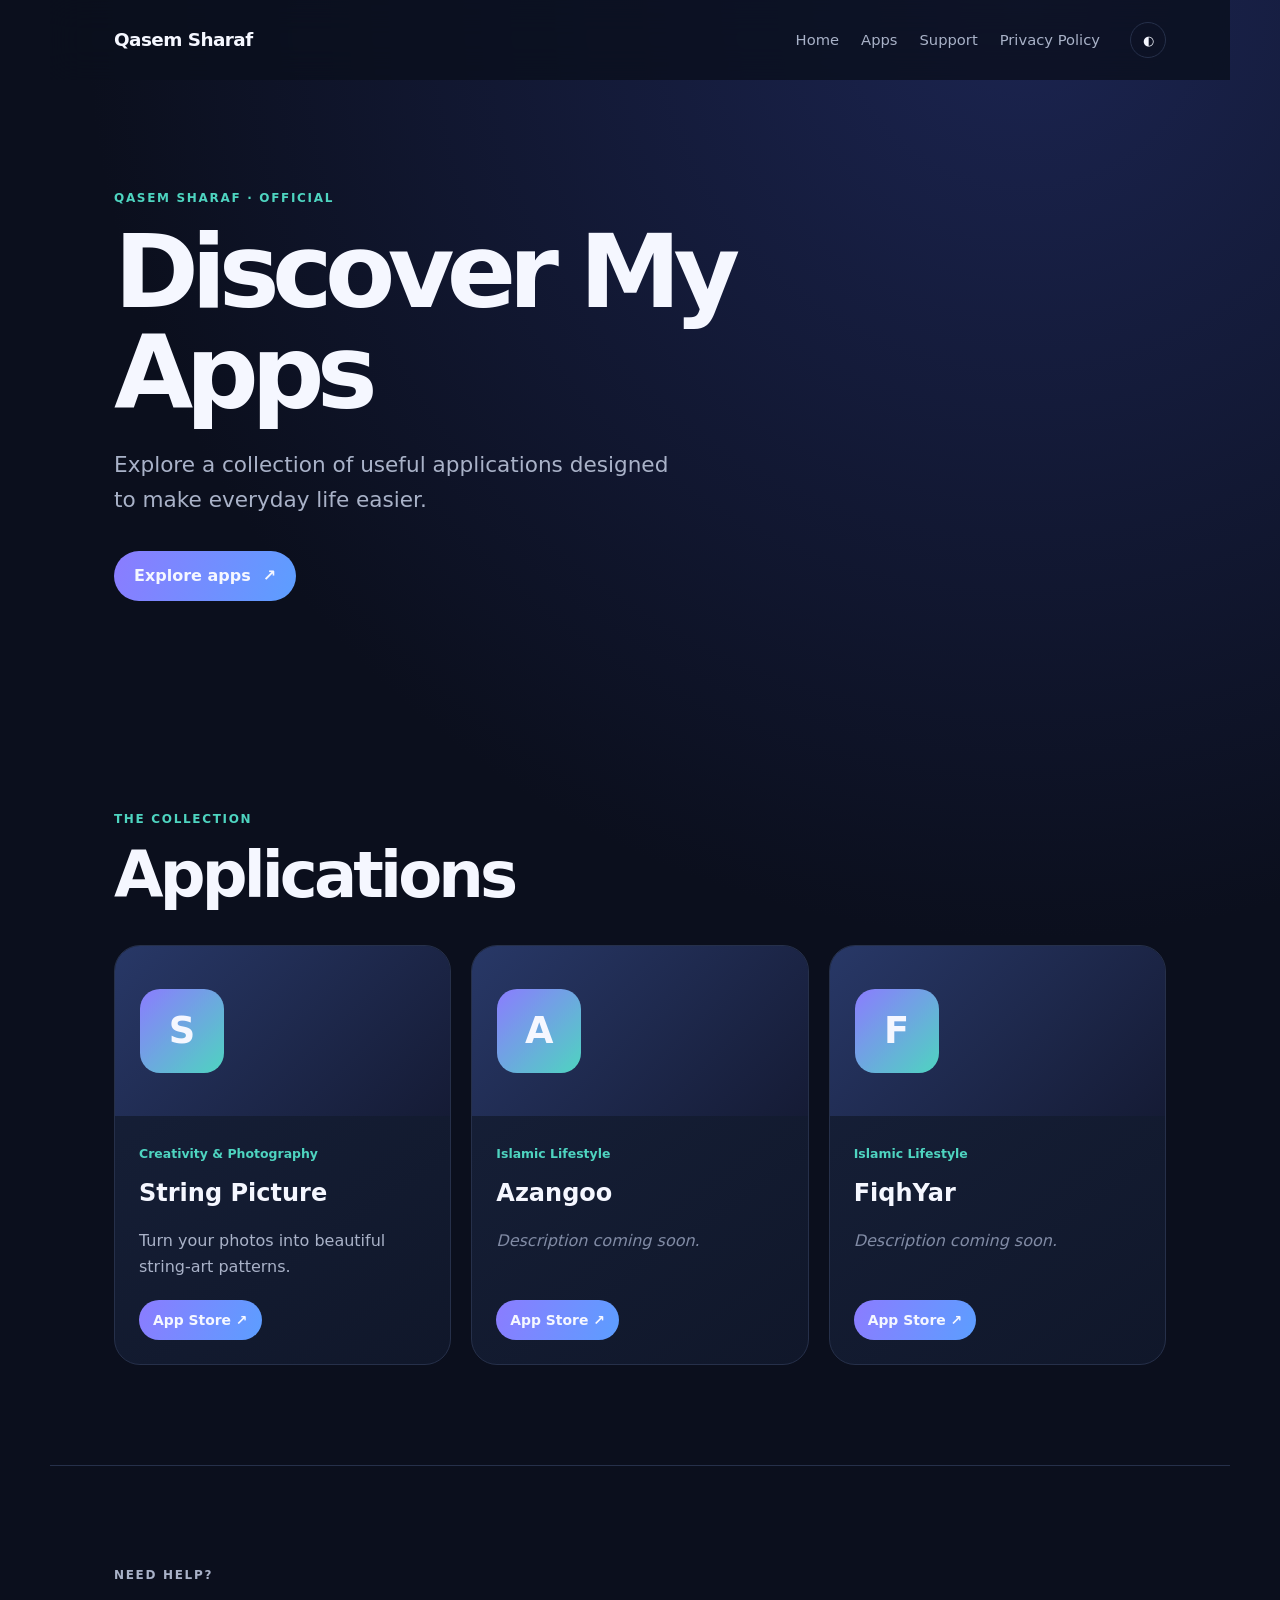
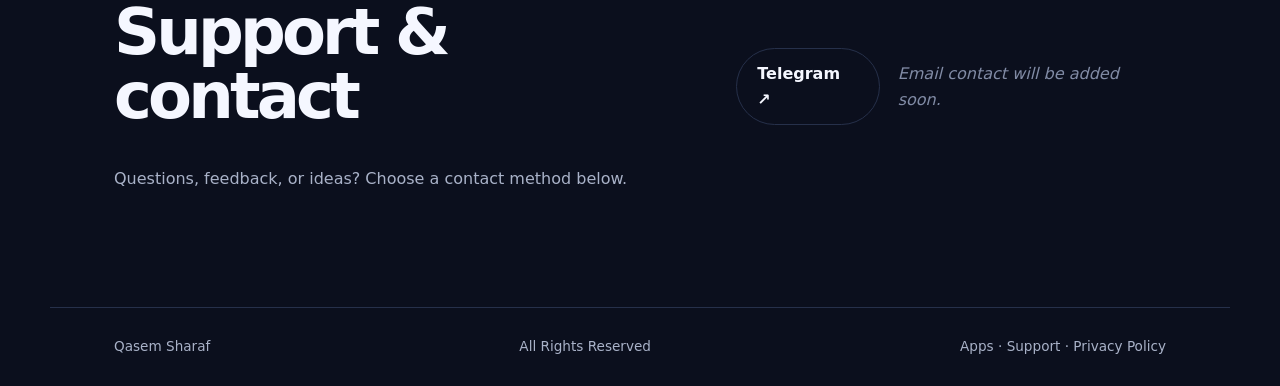
==== index.html @ 9649bb1c "Create Qasem Sharaf apps showcase" ====
<!doctype html><html lang="en"><head><meta charset="utf-8"><meta name="viewport" content="width=device-width,initial-scale=1"><title>Qasem Sharaf – Apps</title><meta name="description" content="Discover useful applications by Qasem Sharaf."><meta name="theme-color" content="#0c1020"><link rel="stylesheet" href="styles.css"></head><body><header class="site-header"><a class="brand" href="#home">Qasem Sharaf</a><nav><a href="#home">Home</a><a href="#apps">Apps</a><a href="#support">Support</a><a href="privacy.html">Privacy Policy</a></nav><button class="theme" aria-label="Toggle theme">◐</button></header><main id="home"><section class="hero"><p class="eyebrow">QASEM SHARAF · OFFICIAL</p><h1>Discover My Apps</h1><p>Explore a collection of useful applications designed to make everyday life easier.</p><a class="button primary" href="#apps">Explore apps <span>↗</span></a></section><section id="apps" class="section"><div class="section-heading"><p class="eyebrow">THE COLLECTION</p><h2>Applications</h2></div><div id="app-grid" class="app-grid"></div></section><section id="support" class="support section"><div><p class="eyebrow">NEED HELP?</p><h2>Support & contact</h2><p>Questions, feedback, or ideas? Choose a contact method below.</p></div><div class="contact-actions"><a id="telegram" class="button" hidden>Telegram ↗</a><span id="email" class="placeholder">Email contact will be added soon.</span></div></section></main><footer><span>Qasem Sharaf</span><span>All Rights Reserved</span><span><a href="#apps">Apps</a> · <a href="#support">Support</a> · <a href="privacy.html">Privacy Policy</a></span></footer><script src="config.js"></script><script src="app.js"></script></body></html>
---- styles.css ----
:root{--bg:#0b0f1d;--panel:#121a2d;--text:#f5f7ff;--muted:#a9b2c8;--line:#26304a;--accent:#8b7cff;--accent2:#4ed4c0}*{box-sizing:border-box}html{scroll-behavior:smooth}body{margin:0;background:radial-gradient(circle at 80% 0,#1b2450 0,transparent 42%),var(--bg);color:var(--text);font:16px/1.6 Inter,ui-sans-serif,system-ui,sans-serif}a{color:inherit;text-decoration:none}.site-header{max-width:1180px;margin:auto;padding:22px 5vw;display:flex;align-items:center;gap:30px;position:sticky;top:0;z-index:5;background:#0b0f1dcc;backdrop-filter:blur(16px)}.brand{font-weight:750;letter-spacing:-.03em;font-size:1.15rem;margin-right:auto}.site-header nav{display:flex;gap:22px;color:var(--muted);font-size:.92rem}.site-header nav a:hover{color:var(--text)}.theme{border:1px solid var(--line);background:transparent;color:var(--text);border-radius:99px;width:36px;height:36px}.hero,.section{max-width:1180px;margin:auto;padding:100px 5vw}.hero{min-height:70vh;display:flex;flex-direction:column;justify-content:center;align-items:flex-start}.eyebrow{color:var(--accent2);font-size:.75rem;font-weight:800;letter-spacing:.14em;margin:0 0 14px}.hero h1{font-size:clamp(3rem,8vw,6.6rem);line-height:.98;letter-spacing:-.075em;max-width:780px;margin:0 0 25px}.hero p:not(.eyebrow){font-size:clamp(1.1rem,2vw,1.35rem);color:var(--muted);max-width:580px;margin:0 0 34px}.button{display:inline-flex;align-items:center;gap:12px;border:1px solid var(--line);border-radius:999px;padding:12px 20px;color:var(--text);font-weight:650}.button:hover{transform:translateY(-2px);border-color:var(--accent)}.primary{background:linear-gradient(110deg,var(--accent),#5c9eff);border:0}.small{font-size:.87rem;padding:9px 14px}.section-heading h2,.support h2,.privacy h1{font-size:clamp(2.2rem,5vw,4rem);letter-spacing:-.06em;line-height:1;margin:0 0 38px}.app-grid{display:grid;grid-template-columns:repeat(3,1fr);gap:20px}.app-card{background:linear-gradient(145deg,#17213a,#10172a);border:1px solid var(--line);border-radius:26px;overflow:hidden;transition:.25s}.app-card:hover{transform:translateY(-6px);box-shadow:0 20px 60px #0005}.app-media{height:170px;padding:25px;background:linear-gradient(135deg,#283867,#151b35);display:flex;align-items:center;gap:15px}.app-media>img:first-child{width:84px;height:84px;object-fit:cover;border-radius:20px}.icon-placeholder{width:84px;height:84px;border-radius:20px;display:grid;place-items:center;background:linear-gradient(135deg,var(--accent),var(--accent2));font-size:2.3rem;font-weight:800}.shot{width:100px!important;height:130px!important;object-fit:cover;border-radius:12px;margin-left:auto}.app-body{padding:24px}.tag{color:var(--accent2);font-size:.78rem;font-weight:750}.app-body h3{font-size:1.5rem;margin:8px 0}.app-body p{color:var(--muted);min-height:52px}.card-actions{margin-top:20px}.placeholder{color:#818ba5;font-style:italic}.support{display:flex;justify-content:space-between;align-items:center;border-top:1px solid var(--line);gap:30px}.support p{color:var(--muted)}.contact-actions{display:flex;align-items:center;gap:18px}.privacy{min-height:75vh}.lead{color:var(--muted);font-size:1.2rem}.privacy-row{border-top:1px solid var(--line);padding:22px 0;display:flex;justify-content:space-between;gap:20px}.privacy-row h3{margin:0}.privacy-row a{color:var(--accent2)}footer{max-width:1180px;margin:auto;border-top:1px solid var(--line);padding:28px 5vw;display:flex;justify-content:space-between;gap:15px;color:var(--muted);font-size:.85rem}footer a:hover{color:var(--text)}.light{--bg:#f5f7fb;--panel:#fff;--text:#11182a;--muted:#556078;--line:#dce2ee}.light .site-header{background:#f5f7fbdc}.light .app-card{background:#fff}.light body{background:var(--bg)}@media(max-width:760px){.site-header{padding:17px 5vw}.site-header nav{display:none}.hero,.section{padding:75px 5vw}.app-grid{grid-template-columns:1fr}.support{display:block}.contact-actions{margin-top:25px;flex-wrap:wrap}.privacy-row{display:block}.privacy-row a,.privacy-row span{display:block;margin-top:8px}footer{display:block}footer>*{display:block;margin:6px 0}}
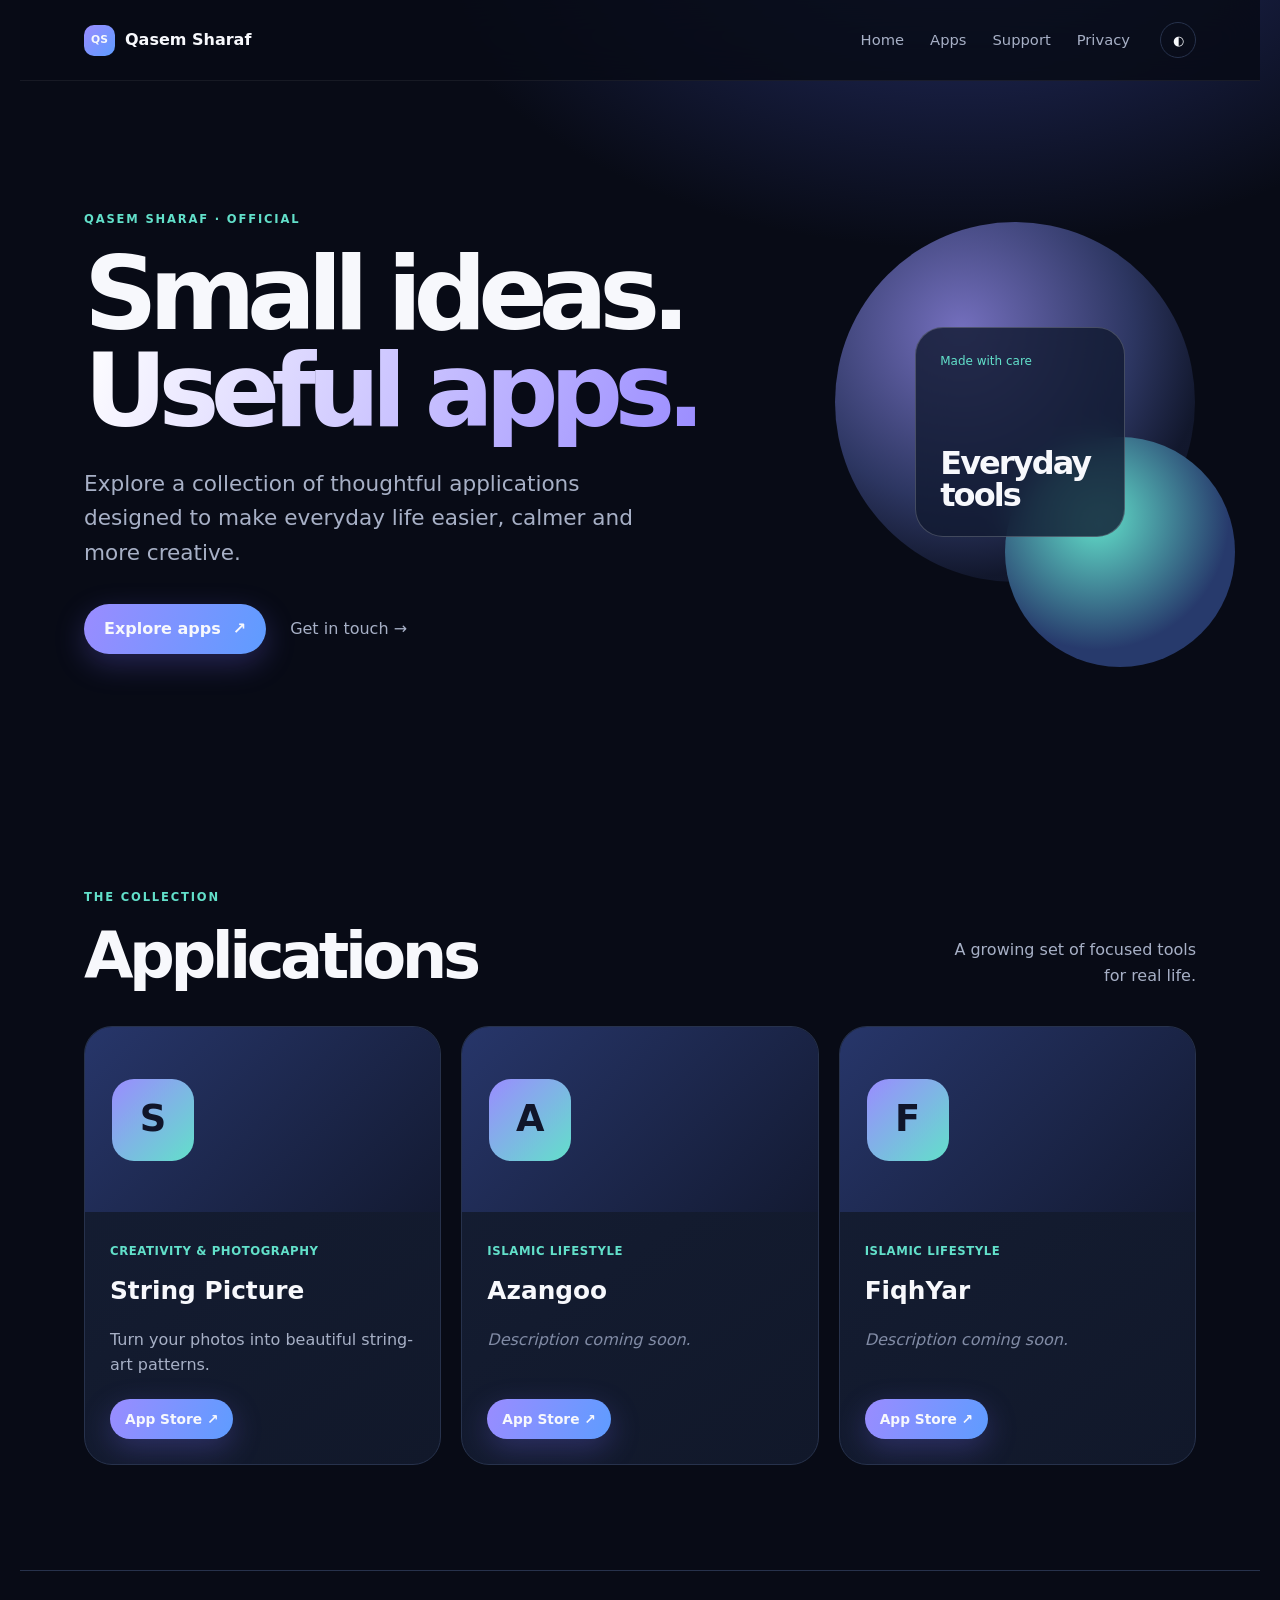
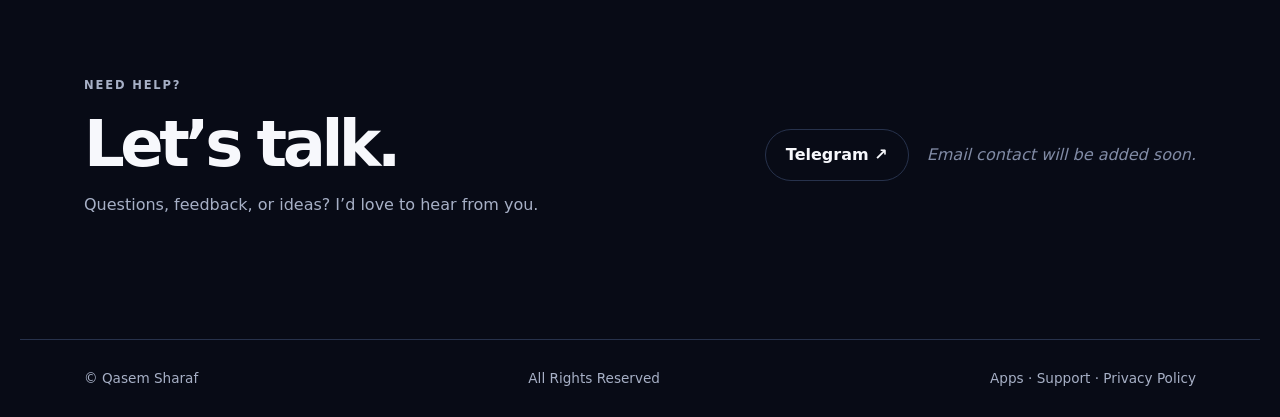
==== commit e89d4992: "Refresh official apps showcase design" ====
--- a/index.html
+++ b/index.html
@@ -1 +1 @@
-<!doctype html><html lang="en"><head><meta charset="utf-8"><meta name="viewport" content="width=device-width,initial-scale=1"><title>Qasem Sharaf – Apps</title><meta name="description" content="Discover useful applications by Qasem Sharaf."><meta name="theme-color" content="#0c1020"><link rel="stylesheet" href="styles.css"></head><body><header class="site-header"><a class="brand" href="#home">Qasem Sharaf</a><nav><a href="#home">Home</a><a href="#apps">Apps</a><a href="#support">Support</a><a href="privacy.html">Privacy Policy</a></nav><button class="theme" aria-label="Toggle theme">◐</button></header><main id="home"><section class="hero"><p class="eyebrow">QASEM SHARAF · OFFICIAL</p><h1>Discover My Apps</h1><p>Explore a collection of useful applications designed to make everyday life easier.</p><a class="button primary" href="#apps">Explore apps <span>↗</span></a></section><section id="apps" class="section"><div class="section-heading"><p class="eyebrow">THE COLLECTION</p><h2>Applications</h2></div><div id="app-grid" class="app-grid"></div></section><section id="support" class="support section"><div><p class="eyebrow">NEED HELP?</p><h2>Support & contact</h2><p>Questions, feedback, or ideas? Choose a contact method below.</p></div><div class="contact-actions"><a id="telegram" class="button" hidden>Telegram ↗</a><span id="email" class="placeholder">Email contact will be added soon.</span></div></section></main><footer><span>Qasem Sharaf</span><span>All Rights Reserved</span><span><a href="#apps">Apps</a> · <a href="#support">Support</a> · <a href="privacy.html">Privacy Policy</a></span></footer><script src="config.js"></script><script src="app.js"></script></body></html>
+<!doctype html><html lang="en"><head><meta charset="utf-8"><meta name="viewport" content="width=device-width,initial-scale=1"><meta name="description" content="Discover useful applications by Qasem Sharaf."><meta name="theme-color" content="#0b1020"><title>Qasem Sharaf — Apps</title><link rel="stylesheet" href="styles.css"></head><body><header class="site-header"><a class="brand" href="#home"><span class="brand-mark">QS</span><span>Qasem Sharaf</span></a><nav aria-label="Main navigation"><a href="#home">Home</a><a href="#apps">Apps</a><a href="#support">Support</a><a href="privacy.html">Privacy</a></nav><button class="theme" aria-label="Toggle theme">◐</button></header><main id="home"><section class="hero"><div class="hero-copy"><p class="eyebrow">QASEM SHARAF · OFFICIAL</p><h1>Small ideas.<br><em>Useful apps.</em></h1><p class="hero-lead">Explore a collection of thoughtful applications designed to make everyday life easier, calmer and more creative.</p><div class="hero-actions"><a class="button primary" href="#apps">Explore apps <span>↗</span></a><a class="text-link" href="#support">Get in touch <span>→</span></a></div></div><div class="hero-art" aria-hidden="true"><div class="orb orb-one"></div><div class="orb orb-two"></div><div class="art-card"><span>Made with care</span><strong>Everyday<br>tools</strong></div></div></section><section id="apps" class="section"><div class="section-heading"><div><p class="eyebrow">THE COLLECTION</p><h2>Applications</h2></div><p class="section-note">A growing set of focused tools<br>for real life.</p></div><div id="app-grid" class="app-grid"></div></section><section id="support" class="support section"><div><p class="eyebrow">NEED HELP?</p><h2>Let’s talk.</h2><p>Questions, feedback, or ideas? I’d love to hear from you.</p></div><div class="contact-actions"><a id="telegram" class="button" hidden>Telegram ↗</a><span id="email" class="placeholder">Email contact will be added soon.</span></div></section></main><footer><span>© <span id="year"></span> Qasem Sharaf</span><span>All Rights Reserved</span><span><a href="#apps">Apps</a> · <a href="#support">Support</a> · <a href="privacy.html">Privacy Policy</a></span></footer><script src="config.js"></script><script src="app.js"></script></body></html>
--- a/styles.css
+++ b/styles.css
@@ -1 +1 @@
-:root{--bg:#0b0f1d;--panel:#121a2d;--text:#f5f7ff;--muted:#a9b2c8;--line:#26304a;--accent:#8b7cff;--accent2:#4ed4c0}*{box-sizing:border-box}html{scroll-behavior:smooth}body{margin:0;background:radial-gradient(circle at 80% 0,#1b2450 0,transparent 42%),var(--bg);color:var(--text);font:16px/1.6 Inter,ui-sans-serif,system-ui,sans-serif}a{color:inherit;text-decoration:none}.site-header{max-width:1180px;margin:auto;padding:22px 5vw;display:flex;align-items:center;gap:30px;position:sticky;top:0;z-index:5;background:#0b0f1dcc;backdrop-filter:blur(16px)}.brand{font-weight:750;letter-spacing:-.03em;font-size:1.15rem;margin-right:auto}.site-header nav{display:flex;gap:22px;color:var(--muted);font-size:.92rem}.site-header nav a:hover{color:var(--text)}.theme{border:1px solid var(--line);background:transparent;color:var(--text);border-radius:99px;width:36px;height:36px}.hero,.section{max-width:1180px;margin:auto;padding:100px 5vw}.hero{min-height:70vh;display:flex;flex-direction:column;justify-content:center;align-items:flex-start}.eyebrow{color:var(--accent2);font-size:.75rem;font-weight:800;letter-spacing:.14em;margin:0 0 14px}.hero h1{font-size:clamp(3rem,8vw,6.6rem);line-height:.98;letter-spacing:-.075em;max-width:780px;margin:0 0 25px}.hero p:not(.eyebrow){font-size:clamp(1.1rem,2vw,1.35rem);color:var(--muted);max-width:580px;margin:0 0 34px}.button{display:inline-flex;align-items:center;gap:12px;border:1px solid var(--line);border-radius:999px;padding:12px 20px;color:var(--text);font-weight:650}.button:hover{transform:translateY(-2px);border-color:var(--accent)}.primary{background:linear-gradient(110deg,var(--accent),#5c9eff);border:0}.small{font-size:.87rem;padding:9px 14px}.section-heading h2,.support h2,.privacy h1{font-size:clamp(2.2rem,5vw,4rem);letter-spacing:-.06em;line-height:1;margin:0 0 38px}.app-grid{display:grid;grid-template-columns:repeat(3,1fr);gap:20px}.app-card{background:linear-gradient(145deg,#17213a,#10172a);border:1px solid var(--line);border-radius:26px;overflow:hidden;transition:.25s}.app-card:hover{transform:translateY(-6px);box-shadow:0 20px 60px #0005}.app-media{height:170px;padding:25px;background:linear-gradient(135deg,#283867,#151b35);display:flex;align-items:center;gap:15px}.app-media>img:first-child{width:84px;height:84px;object-fit:cover;border-radius:20px}.icon-placeholder{width:84px;height:84px;border-radius:20px;display:grid;place-items:center;background:linear-gradient(135deg,var(--accent),var(--accent2));font-size:2.3rem;font-weight:800}.shot{width:100px!important;height:130px!important;object-fit:cover;border-radius:12px;margin-left:auto}.app-body{padding:24px}.tag{color:var(--accent2);font-size:.78rem;font-weight:750}.app-body h3{font-size:1.5rem;margin:8px 0}.app-body p{color:var(--muted);min-height:52px}.card-actions{margin-top:20px}.placeholder{color:#818ba5;font-style:italic}.support{display:flex;justify-content:space-between;align-items:center;border-top:1px solid var(--line);gap:30px}.support p{color:var(--muted)}.contact-actions{display:flex;align-items:center;gap:18px}.privacy{min-height:75vh}.lead{color:var(--muted);font-size:1.2rem}.privacy-row{border-top:1px solid var(--line);padding:22px 0;display:flex;justify-content:space-between;gap:20px}.privacy-row h3{margin:0}.privacy-row a{color:var(--accent2)}footer{max-width:1180px;margin:auto;border-top:1px solid var(--line);padding:28px 5vw;display:flex;justify-content:space-between;gap:15px;color:var(--muted);font-size:.85rem}footer a:hover{color:var(--text)}.light{--bg:#f5f7fb;--panel:#fff;--text:#11182a;--muted:#556078;--line:#dce2ee}.light .site-header{background:#f5f7fbdc}.light .app-card{background:#fff}.light body{background:var(--bg)}@media(max-width:760px){.site-header{padding:17px 5vw}.site-header nav{display:none}.hero,.section{padding:75px 5vw}.app-grid{grid-template-columns:1fr}.support{display:block}.contact-actions{margin-top:25px;flex-wrap:wrap}.privacy-row{display:block}.privacy-row a,.privacy-row span{display:block;margin-top:8px}footer{display:block}footer>*{display:block;margin:6px 0}}
+:root{--bg:#080b16;--panel:#11182a;--panel2:#151e34;--text:#f7f8fc;--muted:#a7b0c6;--line:#27324c;--accent:#9a8cff;--mint:#62e0ca}*{box-sizing:border-box}html{scroll-behavior:smooth}body{margin:0;background:radial-gradient(800px 500px at 75% -5%,#27316c,transparent 70%),var(--bg);color:var(--text);font:16px/1.6 Inter,system-ui,sans-serif}a{color:inherit;text-decoration:none}.site-header{max-width:1240px;margin:auto;padding:22px 5vw;display:flex;align-items:center;gap:30px;position:sticky;top:0;z-index:10;background:#080b16d9;backdrop-filter:blur(18px);border-bottom:1px solid #fff1}.brand{display:flex;align-items:center;gap:10px;font-weight:750;margin-right:auto}.brand-mark{display:grid;place-items:center;width:31px;height:31px;border-radius:10px;background:linear-gradient(135deg,var(--accent),#5e9cff);font-size:.67rem}.site-header nav{display:flex;gap:26px;color:var(--muted);font-size:.92rem}.site-header nav a:hover{color:var(--text)}.theme{border:1px solid var(--line);background:transparent;color:var(--text);border-radius:99px;width:36px;height:36px;cursor:pointer}.hero,.section{max-width:1240px;margin:auto;padding:105px 5vw}.hero{min-height:78vh;display:flex;align-items:center;position:relative;overflow:hidden}.hero-copy{position:relative;z-index:2;max-width:730px}.eyebrow{color:var(--mint);font-size:.72rem;font-weight:800;letter-spacing:.16em;margin:0 0 18px}.hero h1{font-size:clamp(3.5rem,8vw,7.2rem);line-height:.94;letter-spacing:-.085em;margin:0 0 28px}.hero h1 em{font-style:normal;background:linear-gradient(110deg,#fff,var(--accent));color:transparent;background-clip:text}.hero-lead{font-size:clamp(1.12rem,2vw,1.35rem);color:var(--muted);max-width:560px;margin:0 0 34px}.hero-actions{display:flex;align-items:center;gap:24px}.button{display:inline-flex;align-items:center;gap:12px;border:1px solid var(--line);border-radius:999px;padding:12px 20px;font-weight:650;transition:.2s}.button:hover{transform:translateY(-2px);border-color:var(--accent)}.primary{background:linear-gradient(110deg,var(--accent),#5e9cff);border:0;box-shadow:0 10px 30px #776cff44}.text-link{color:var(--muted)}.hero-art{position:absolute;right:2%;width:43%;height:500px}.orb{position:absolute;border-radius:50%}.orb-one{width:360px;height:360px;right:40px;top:40px;background:radial-gradient(circle at 35% 30%,#9e96ff,#3b477f 50%,#151c35 72%);opacity:.72}.orb-two{width:230px;height:230px;right:0;bottom:15px;background:radial-gradient(circle at 40% 35%,#62e0ca,#273a6c 65%)}.art-card{position:absolute;right:110px;top:145px;width:210px;height:210px;border:1px solid #fff3;border-radius:28px;background:#111a30cc;backdrop-filter:blur(15px);padding:24px;display:flex;flex-direction:column}.art-card span{color:var(--mint);font-size:.75rem}.art-card strong{font-size:2rem;line-height:1.02;letter-spacing:-.06em;margin-top:auto}.section-heading{display:flex;justify-content:space-between;align-items:end;margin-bottom:38px}.section-heading h2,.support h2{font-size:clamp(2.4rem,5vw,4.5rem);letter-spacing:-.07em;line-height:1;margin:0}.section-note{color:var(--muted);text-align:right;margin:0}.app-grid{display:grid;grid-template-columns:repeat(3,1fr);gap:20px}.app-card{background:linear-gradient(145deg,var(--panel2),var(--panel));border:1px solid var(--line);border-radius:28px;overflow:hidden;transition:.25s}.app-card:hover{transform:translateY(-7px);box-shadow:0 24px 80px #0007}.app-media{height:185px;padding:27px;background:linear-gradient(135deg,#27366a,#131a32);display:flex;align-items:center;gap:15px}.app-media>img:first-child,.icon-placeholder{width:82px;height:82px;object-fit:cover;border-radius:22px}.icon-placeholder{display:grid;place-items:center;background:linear-gradient(135deg,var(--accent),var(--mint));font-size:2.3rem;font-weight:800;color:#10152a}.shot{width:100px!important;height:130px!important;object-fit:cover;border-radius:12px;margin-left:auto}.app-body{padding:25px}.tag{color:var(--mint);font-size:.73rem;font-weight:800;letter-spacing:.05em;text-transform:uppercase}.app-body h3{font-size:1.55rem;margin:8px 0}.app-body p{color:var(--muted);min-height:52px}.card-actions{margin-top:20px}.small{font-size:.86rem;padding:9px 15px}.placeholder{color:#818ba5;font-style:italic}.support{display:flex;justify-content:space-between;align-items:center;border-top:1px solid var(--line);gap:30px}.support p{color:var(--muted)}.contact-actions{display:flex;align-items:center;gap:18px}footer{max-width:1240px;margin:auto;border-top:1px solid var(--line);padding:28px 5vw;display:flex;justify-content:space-between;gap:15px;color:var(--muted);font-size:.85rem}.light{--bg:#f6f7fb;--panel:#fff;--panel2:#fff;--text:#11182a;--muted:#58647c;--line:#dce2ee}.light .site-header{background:#f6f7fbdc}.light .hero h1 em{background:linear-gradient(110deg,#11182a,#695eff);background-clip:text}@media(max-width:850px){.hero-art{opacity:.35;right:-15%;width:70%}.app-grid{grid-template-columns:repeat(2,1fr)}}@media(max-width:650px){.site-header nav{display:none}.hero,.section{padding:76px 5vw}.hero-art{right:-35%;width:90%}.hero-actions,.section-heading{flex-wrap:wrap}.section-heading{display:block}.section-note{text-align:left;margin-top:14px}.app-grid{grid-template-columns:1fr}.support{display:block}.contact-actions{margin-top:25px;flex-wrap:wrap}footer{display:block}footer>*{display:block;margin:6px 0}}
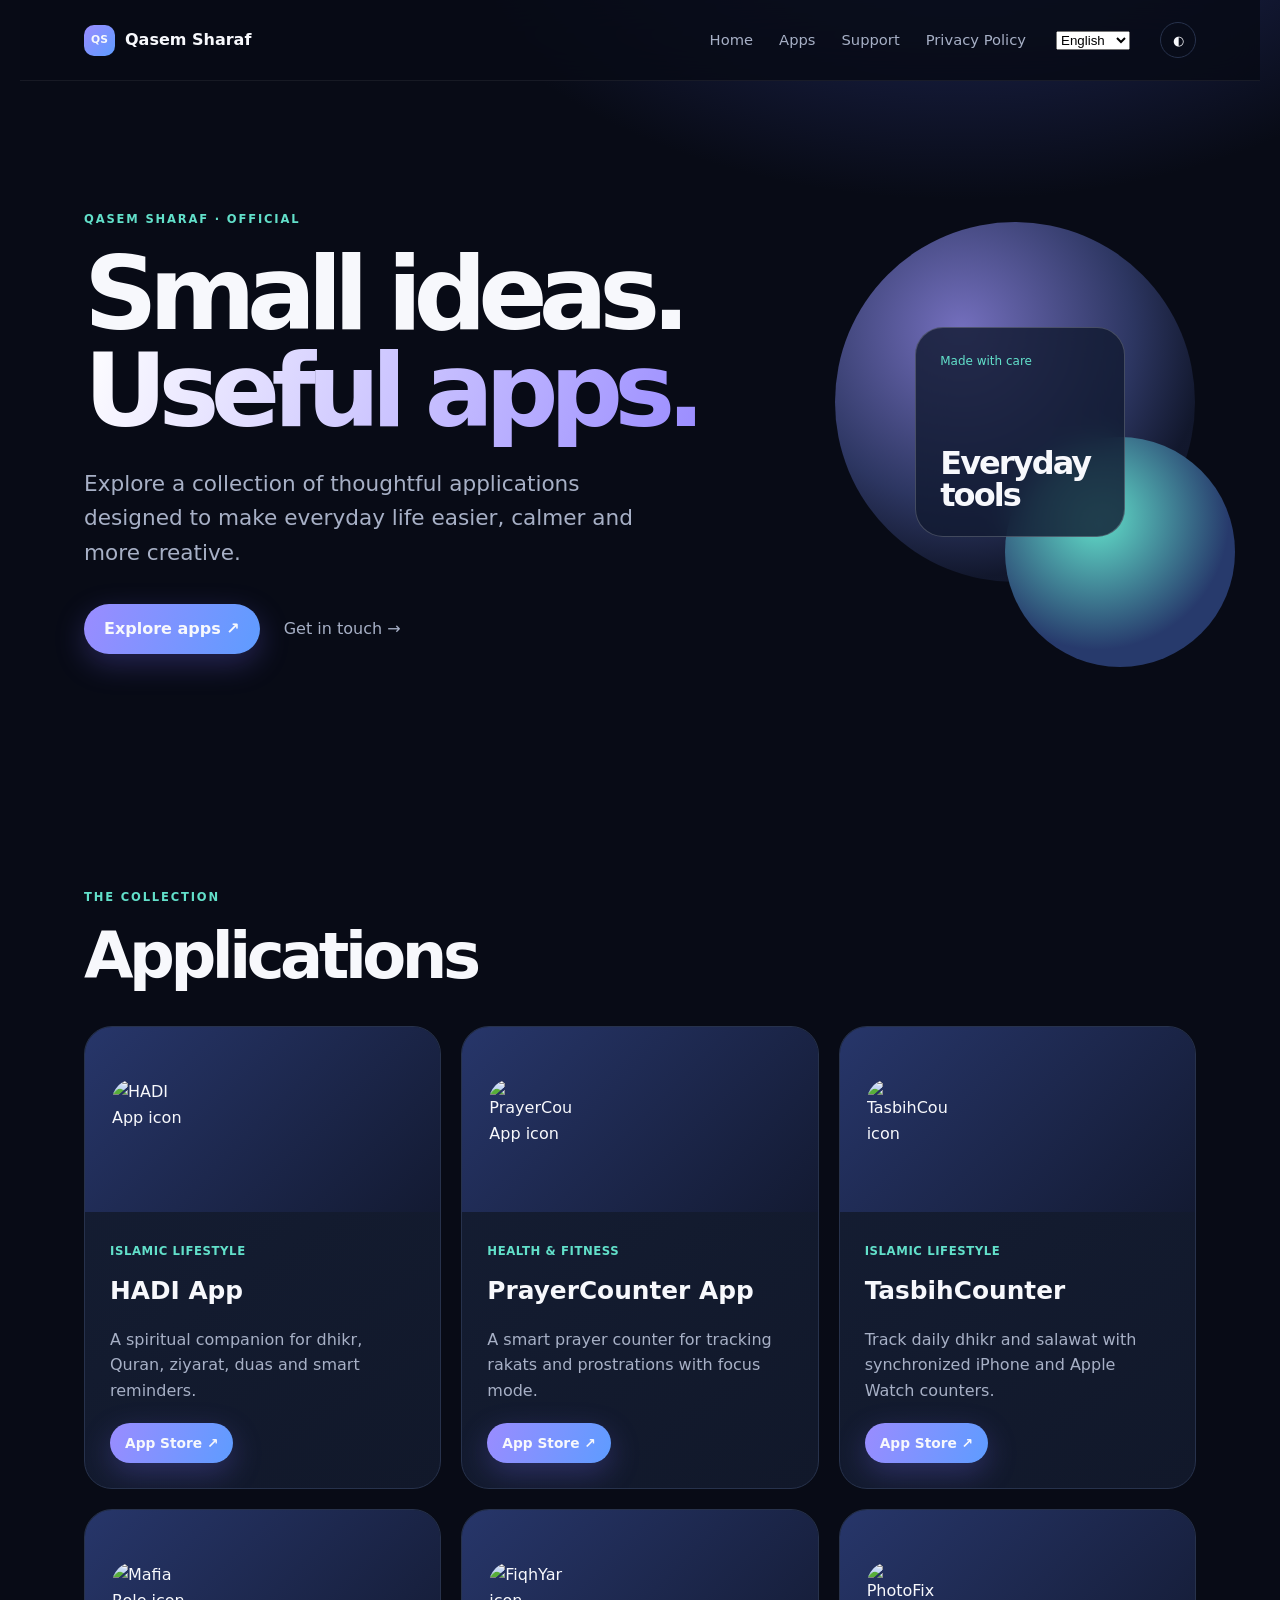
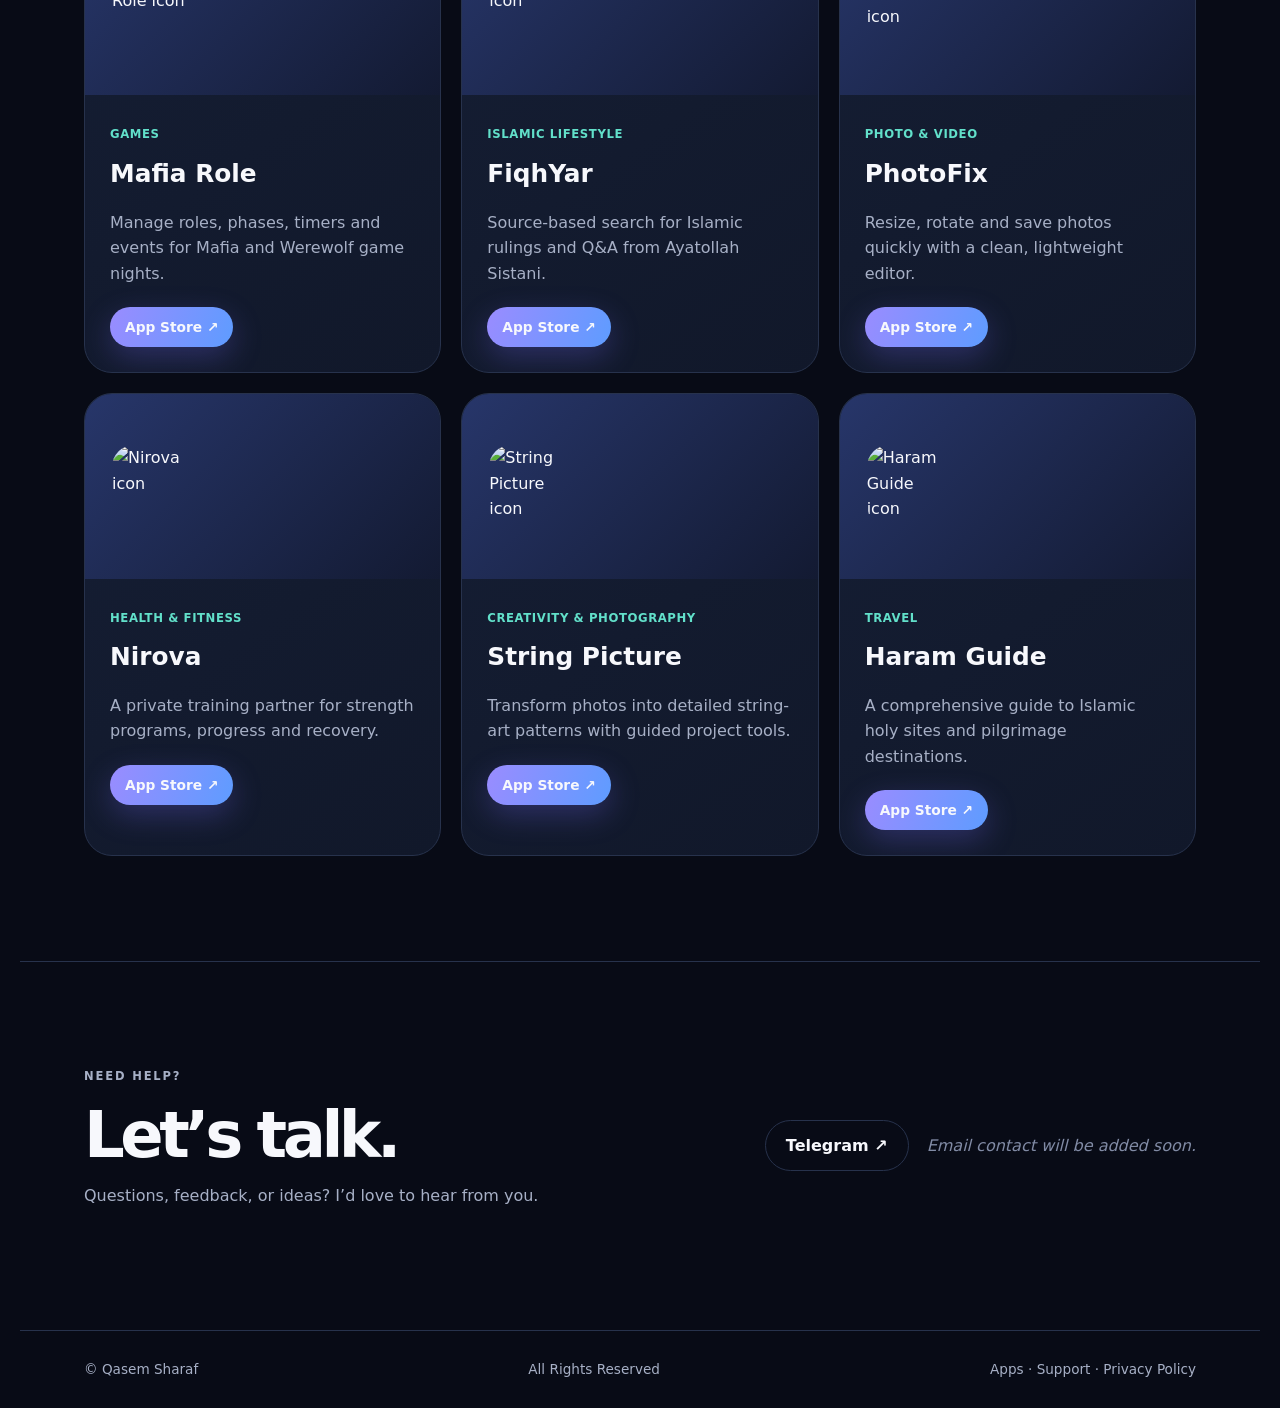
==== commit 55bd6117: "Add Persian Arabic English Swedish languages" ====
--- a/index.html
+++ b/index.html
@@ -1 +1 @@
-<!doctype html><html lang="en"><head><meta charset="utf-8"><meta name="viewport" content="width=device-width,initial-scale=1"><meta name="description" content="Discover useful applications by Qasem Sharaf."><meta name="theme-color" content="#0b1020"><title>Qasem Sharaf — Apps</title><link rel="stylesheet" href="styles.css"></head><body><header class="site-header"><a class="brand" href="#home"><span class="brand-mark">QS</span><span>Qasem Sharaf</span></a><nav aria-label="Main navigation"><a href="#home">Home</a><a href="#apps">Apps</a><a href="#support">Support</a><a href="privacy.html">Privacy</a></nav><button class="theme" aria-label="Toggle theme">◐</button></header><main id="home"><section class="hero"><div class="hero-copy"><p class="eyebrow">QASEM SHARAF · OFFICIAL</p><h1>Small ideas.<br><em>Useful apps.</em></h1><p class="hero-lead">Explore a collection of thoughtful applications designed to make everyday life easier, calmer and more creative.</p><div class="hero-actions"><a class="button primary" href="#apps">Explore apps <span>↗</span></a><a class="text-link" href="#support">Get in touch <span>→</span></a></div></div><div class="hero-art" aria-hidden="true"><div class="orb orb-one"></div><div class="orb orb-two"></div><div class="art-card"><span>Made with care</span><strong>Everyday<br>tools</strong></div></div></section><section id="apps" class="section"><div class="section-heading"><div><p class="eyebrow">THE COLLECTION</p><h2>Applications</h2></div><p class="section-note">A growing set of focused tools<br>for real life.</p></div><div id="app-grid" class="app-grid"></div></section><section id="support" class="support section"><div><p class="eyebrow">NEED HELP?</p><h2>Let’s talk.</h2><p>Questions, feedback, or ideas? I’d love to hear from you.</p></div><div class="contact-actions"><a id="telegram" class="button" hidden>Telegram ↗</a><span id="email" class="placeholder">Email contact will be added soon.</span></div></section></main><footer><span>© <span id="year"></span> Qasem Sharaf</span><span>All Rights Reserved</span><span><a href="#apps">Apps</a> · <a href="#support">Support</a> · <a href="privacy.html">Privacy Policy</a></span></footer><script src="config.js"></script><script src="app.js"></script></body></html>
+<!doctype html><html lang="en"><head><meta charset="utf-8"><meta name="viewport" content="width=device-width,initial-scale=1"><meta name="description" content="Discover useful applications by Qasem Sharaf."><title>Qasem Sharaf — Apps</title><link rel="stylesheet" href="styles.css"></head><body><header class="site-header"><a class="brand" href="#home"><span class="brand-mark">QS</span><span>Qasem Sharaf</span></a><nav><a href="#home" data-i18n="home">Home</a><a href="#apps" data-i18n="apps">Apps</a><a href="#support" data-i18n="support">Support</a><a href="privacy.html" data-i18n="privacy">Privacy</a></nav><select id="language" aria-label="Language"><option value="en">English</option><option value="fa">فارسی</option><option value="ar">العربية</option><option value="sv">Svenska</option></select><button class="theme" aria-label="Toggle theme">◐</button></header><main id="home"><section class="hero"><div class="hero-copy"><p class="eyebrow">QASEM SHARAF · OFFICIAL</p><h1 data-i18n="heroTitle">Small ideas.<br><em>Useful apps.</em></h1><p class="hero-lead" data-i18n="heroLead">Explore a collection of thoughtful applications designed to make everyday life easier, calmer and more creative.</p><div class="hero-actions"><a class="button primary" href="#apps" data-i18n="explore">Explore apps <span>↗</span></a><a class="text-link" href="#support" data-i18n="contact">Get in touch <span>→</span></a></div></div><div class="hero-art" aria-hidden="true"><div class="orb orb-one"></div><div class="orb orb-two"></div><div class="art-card"><span>Made with care</span><strong>Everyday<br>tools</strong></div></div></section><section id="apps" class="section"><div class="section-heading"><div><p class="eyebrow">THE COLLECTION</p><h2 data-i18n="applications">Applications</h2></div></div><div id="app-grid" class="app-grid"></div></section><section id="support" class="support section"><div><p class="eyebrow">NEED HELP?</p><h2 data-i18n="letsTalk">Let’s talk.</h2><p data-i18n="supportLead">Questions, feedback, or ideas? I’d love to hear from you.</p></div><div class="contact-actions"><a id="telegram" class="button" hidden>Telegram ↗</a><span id="email" class="placeholder">Email contact will be added soon.</span></div></section></main><footer><span>© Qasem Sharaf</span><span>All Rights Reserved</span><span><a href="#apps" data-i18n="apps">Apps</a> · <a href="#support" data-i18n="support">Support</a> · <a href="privacy.html" data-i18n="privacy">Privacy Policy</a></span></footer><script src="config.js"></script><script src="app.js"></script></body></html>
